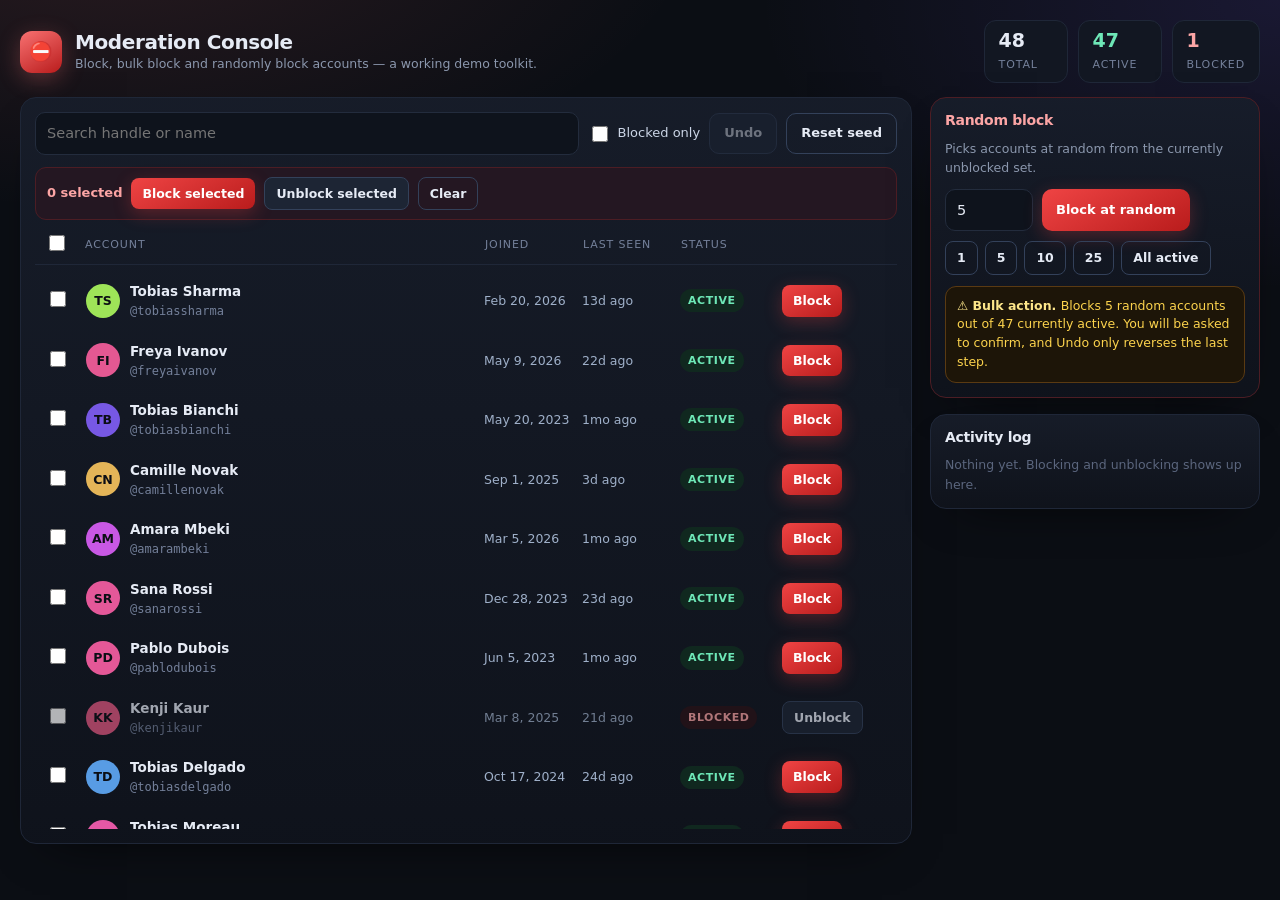
==== tools/moderation-console.html @ c689e951 "AI Forge: tools/moderation-console.html" ====
<!DOCTYPE html>
<html lang="en">
<head>
<meta charset="utf-8">
<meta name="viewport" content="width=device-width, initial-scale=1, viewport-fit=cover">
<title>Moderation Console</title>
<meta name="description" content="Block, bulk block and randomly block accounts from a directory.">
<link rel="icon" href="data:image/svg+xml,%3Csvg xmlns='http://www.w3.org/2000/svg' viewBox='0 0 32 32'%3E%3Crect width='32' height='32' rx='8' fill='%230b0e14'/%3E%3Ccircle cx='16' cy='16' r='9' fill='none' stroke='%23f87171' stroke-width='3'/%3E%3Cpath d='M10 16h12' stroke='%23f87171' stroke-width='3'/%3E%3C/svg%3E">
<style>
*, *::before, *::after { box-sizing: border-box; }
html { -webkit-text-size-adjust: 100%; }
body {
  margin: 0; min-height: 100vh; text-align: left; color: #e6ebf5;
  font: 14.5px/1.55 ui-sans-serif, system-ui, -apple-system, "Segoe UI", Roboto, Helvetica, Arial, sans-serif;
  background:
    radial-gradient(1000px 500px at 8% -10%, rgba(248, 113, 113, .13), transparent 60%),
    radial-gradient(900px 500px at 100% 0%, rgba(124, 92, 255, .13), transparent 58%),
    #0b0e14;
  background-attachment: fixed;
}
h1, h2, h3 { margin: 0; line-height: 1.2; letter-spacing: -.02em; }
p { margin: 0; }
button, input, select { font: inherit; color: inherit; }
:focus-visible { outline: 2px solid #7c5cff; outline-offset: 2px; }
.sr { position: absolute; width: 1px; height: 1px; overflow: hidden; clip: rect(0 0 0 0); }
.mono { font-family: ui-monospace, SFMono-Regular, Menlo, Consolas, monospace; }

.top {
  max-width: 1400px; margin: 0 auto; padding: 20px 20px 14px;
  display: flex; align-items: center; justify-content: space-between; gap: 16px; flex-wrap: wrap;
}
.brand { display: flex; align-items: center; gap: 13px; }
.mark {
  width: 42px; height: 42px; border-radius: 12px; flex: none; display: grid; place-items: center;
  background: linear-gradient(150deg, #f87171, #b91c1c); font-size: 19px;
  box-shadow: 0 6px 22px rgba(248, 113, 113, .3);
}
h1 { font-size: 20px; font-weight: 700; }
.sub { font-size: 12.5px; color: #8b97ad; }

.stats { display: flex; gap: 10px; flex-wrap: wrap; }
.stat { background: #121722; border: 1px solid #1f2738; border-radius: 12px; padding: 8px 14px; min-width: 84px; }
.stat b { display: block; font-size: 19px; line-height: 1.2; }
.stat span { font-size: 11px; letter-spacing: .08em; text-transform: uppercase; color: #74809a; }
.stat.blocked b { color: #fca5a5; }
.stat.active b { color: #6ee7b7; }

main {
  max-width: 1400px; margin: 0 auto; padding: 0 20px 44px;
  display: grid; grid-template-columns: minmax(0, 1fr) 330px; gap: 18px; align-items: start;
}
.panel {
  background: linear-gradient(180deg, rgba(23, 29, 42, .93), rgba(15, 19, 28, .93));
  border: 1px solid #1f2738; border-radius: 16px; padding: 14px;
  box-shadow: 0 20px 50px -30px rgba(0, 0, 0, .9);
}
.panel + .panel { margin-top: 16px; }
.panel h2 { font-size: 14px; font-weight: 700; margin-bottom: 10px; }

.btn {
  background: #1d2534; border: 1px solid #33415a; color: #e6ebf5;
  padding: 9px 14px; border-radius: 10px; font-weight: 600; font-size: 13px; cursor: pointer;
  transition: .15s ease; white-space: nowrap;
}
.btn:hover:not(:disabled) { background: #253044; }
.btn:disabled { opacity: .42; cursor: not-allowed; }
.btn.danger { background: linear-gradient(150deg, #ef4444, #b91c1c); border: 0; color: #fff; box-shadow: 0 5px 18px rgba(239, 68, 68, .28); }
.btn.danger:hover:not(:disabled) { filter: brightness(1.1); }
.btn.ghost { background: transparent; }
.btn.sm { padding: 6px 11px; font-size: 12.5px; border-radius: 8px; }

.tools { display: flex; gap: 9px; align-items: center; flex-wrap: wrap; margin-bottom: 12px; }
input[type="text"], input[type="number"], input[type="search"] {
  background: #0e131c; border: 1px solid #232c3d; border-radius: 10px; padding: 9px 11px; transition: .15s ease;
}
input:focus { outline: none; border-color: #5b6cff; box-shadow: 0 0 0 3px rgba(92, 108, 255, .18); }
#search { flex: 1; min-width: 160px; }
.toggle { display: inline-flex; align-items: center; gap: 7px; font-size: 13px; color: #cbd5e6; cursor: pointer; user-select: none; }
input[type="checkbox"] { width: 16px; height: 16px; accent-color: #7c5cff; cursor: pointer; }

.bulk {
  display: flex; gap: 9px; align-items: center; flex-wrap: wrap;
  background: #241722; border: 1px solid #4c1d24; border-radius: 11px; padding: 9px 11px; margin-bottom: 12px;
}
.bulk span { font-size: 13px; color: #fca5a5; font-weight: 600; }

.listhead, .row {
  display: grid; grid-template-columns: 30px minmax(0, 1.7fr) 88px 88px 92px 104px;
  gap: 10px; align-items: center;
}
.listhead {
  font-size: 11px; letter-spacing: .08em; text-transform: uppercase; color: #74809a;
  padding: 0 10px 8px; border-bottom: 1px solid #1f2738; margin-bottom: 6px;
}
.list { max-height: 62vh; overflow: auto; }
.row { padding: 9px 10px; border-radius: 11px; border: 1px solid transparent; }
.row:hover { background: #141b28; }
.row.sel { background: #1a2130; border-color: #33415a; }
.row.is-blocked { opacity: .68; }
.who { display: flex; align-items: center; gap: 10px; min-width: 0; }
.avatar {
  width: 34px; height: 34px; border-radius: 50%; flex: none; display: grid; place-items: center;
  font-weight: 700; font-size: 12.5px; color: #0b0e14;
}
.who .txt { min-width: 0; }
.who .n { font-weight: 600; font-size: 13.5px; white-space: nowrap; overflow: hidden; text-overflow: ellipsis; }
.who .h { font-size: 12px; color: #74809a; white-space: nowrap; overflow: hidden; text-overflow: ellipsis; }
.cell { font-size: 12.5px; color: #9fb0c9; }
.pill { font-size: 11px; font-weight: 700; letter-spacing: .05em; text-transform: uppercase; padding: 3px 8px; border-radius: 999px; display: inline-block; }
.pill.ok { background: #10281f; color: #6ee7b7; }
.pill.bad { background: #2a1216; color: #fca5a5; }
.empty { padding: 30px; text-align: center; color: #74809a; font-size: 13px; }

.danger-panel { border-color: #4c1d24; }
.danger-panel h2 { color: #fca5a5; }
.hint { font-size: 12.5px; color: #8b97ad; margin-bottom: 11px; }
.row2 { display: flex; gap: 9px; }
#randCount { width: 88px; }
.warn {
  border: 1px solid #5a3a12; background: #1d1508; color: #fcd34d; border-radius: 11px;
  padding: 10px 11px; font-size: 12.5px; line-height: 1.5; margin-top: 11px;
}
.warn b { color: #fde68a; }
.quick { display: flex; gap: 7px; margin-top: 10px; flex-wrap: wrap; }

.log { list-style: none; margin: 0; padding: 0; max-height: 300px; overflow: auto; display: flex; flex-direction: column; gap: 7px; }
.log li { font-size: 12.5px; color: #9fb0c9; border-left: 2px solid #2a3448; padding-left: 10px; }
.log li b { color: #e6ebf5; }
.log .t { color: #5b667e; font-size: 11px; }
.log .empty-log { border: 0; color: #5b667e; padding: 0; }

dialog {
  border: 1px solid #4c1d24; border-radius: 16px; background: #121722; color: #e6ebf5;
  padding: 0; width: min(460px, 94vw); box-shadow: 0 40px 90px -40px #000;
}
dialog::backdrop { background: rgba(4, 6, 10, .76); }
.dlg-head { padding: 15px 18px 0; }
.dlg-head h3 { font-size: 16px; color: #fca5a5; }
.dlg-body { padding: 12px 18px 4px; font-size: 13.5px; line-height: 1.6; color: #cbd5e6; }
.dlg-foot { padding: 16px 18px; display: flex; justify-content: flex-end; gap: 9px; }

#toasts { position: fixed; right: 14px; bottom: 14px; display: flex; flex-direction: column; gap: 8px; z-index: 60; max-width: 320px; }
.toast {
  background: #161d2b; border: 1px solid #2a3448; border-left: 3px solid #f87171; color: #e6ebf5;
  padding: 10px 14px; border-radius: 10px; font-size: 13px; box-shadow: 0 16px 40px -20px #000;
  animation: rise .22s ease;
}
.toast.ok { border-left-color: #34d399; }
@keyframes rise { from { opacity: 0; transform: translateY(8px); } }
@media (prefers-reduced-motion: reduce) { * { animation-duration: .001ms !important; transition-duration: .001ms !important; } }

@media (max-width: 900px) {
  main { grid-template-columns: 1fr; }
  .listhead { display: none; }
  .row { grid-template-columns: 30px minmax(0, 1fr); row-gap: 8px; padding: 12px 10px; border-color: #1f2738; }
  .row .cell, .row .act { grid-column: 2; }
  .row .cell { display: flex; gap: 6px; }
  .row .cell::before { content: attr(data-l); color: #5b667e; }
}
</style>
</head>
<body>

<header class="top">
  <div class="brand">
    <span class="mark" aria-hidden="true">&#9940;</span>
    <div>
      <h1>Moderation Console</h1>
      <p class="sub">Block, bulk block and randomly block accounts &mdash; a working demo toolkit.</p>
    </div>
  </div>
  <div class="stats" id="stats"></div>
</header>

<main>
  <section class="panel" aria-label="Account directory">
    <div class="tools">
      <input id="search" type="search" placeholder="Search handle or name" aria-label="Search accounts">
      <label class="toggle"><input type="checkbox" id="onlyBlocked"> Blocked only</label>
      <button id="undoBtn" class="btn" type="button" disabled>Undo</button>
      <button id="resetBtn" class="btn ghost" type="button">Reset seed</button>
    </div>

    <div class="bulk" id="bulkBar" hidden>
      <span id="selCount">0 selected</span>
      <button id="blockSel" class="btn danger sm" type="button">Block selected</button>
      <button id="unblockSel" class="btn sm" type="button">Unblock selected</button>
      <button id="clearSel" class="btn ghost sm" type="button">Clear</button>
    </div>

    <div class="listhead" aria-hidden="true">
      <label class="chk"><input type="checkbox" id="selectAll" aria-label="Select all visible"></label>
      <span>Account</span><span>Joined</span><span>Last seen</span><span>Status</span><span></span>
    </div>
    <div class="list" id="list"></div>
    <div class="empty" id="listEmpty" hidden>No accounts match those filters.</div>
  </section>

  <aside>
    <section class="panel danger-panel" aria-label="Random block">
      <h2>Random block</h2>
      <p class="hint">Picks accounts at random from the currently unblocked set.</p>
      <div class="row2">
        <input id="randCount" type="number" min="1" step="1" value="5" aria-label="How many accounts to block">
        <button id="randBtn" class="btn danger" type="button">Block at random</button>
      </div>
      <div class="quick" id="quickCounts"></div>
      <div class="warn" id="randWarn"></div>
    </section>

    <section class="panel" aria-label="Activity log">
      <h2>Activity log</h2>
      <ul class="log" id="log"></ul>
    </section>
  </aside>
</main>

<div id="toasts" aria-live="polite"></div>

<dialog id="confirmDlg">
  <div class="dlg-head"><h3 id="cfTitle">Are you sure?</h3></div>
  <div class="dlg-body" id="cfBody"></div>
  <div class="dlg-foot">
    <button id="cfCancel" class="btn" type="button">Cancel</button>
    <button id="cfOk" class="btn danger" type="button">Confirm</button>
  </div>
</dialog>

<script>
(function () {
  "use strict";
  var $ = function (s, r) { return (r || document).querySelector(s); };
  var $$ = function (s, r) { return Array.prototype.slice.call((r || document).querySelectorAll(s)); };
  var LS = "modconsole.v1";

  var FIRST = ["Ada", "Noor", "Kenji", "Lucia", "Tobias", "Priya", "Mateo", "Zara", "Ines", "Dmitri", "Hana", "Oscar", "Freya", "Malik", "Yuki", "Rosa", "Anders", "Leila", "Pablo", "Nina", "Idris", "Sofia", "Jonas", "Amara", "Ravi", "Greta", "Theo", "Mina", "Lars", "Chiara", "Kofi", "Elena", "Hugo", "Sana", "Bruno", "Aisha", "Otto", "Camille", "Ezra", "Nadia"];
  var LAST = ["Okafor", "Lindqvist", "Moreau", "Tanaka", "Silva", "Novak", "Haddad", "Kowalski", "Bergstrom", "Ferreira", "Adeyemi", "Rossi", "Nakamura", "Dubois", "Ivanov", "Mbeki", "Larsen", "Costa", "Weber", "Kaur", "Nguyen", "Almeida", "Sharma", "Bianchi", "Sorensen", "Yilmaz", "Delgado", "Fischer"];

  function mulberry32(a) {
    return function () {
      a |= 0; a = a + 0x6D2B79F5 | 0;
      var t = Math.imul(a ^ a >>> 15, 1 | a);
      t = t + Math.imul(t ^ t >>> 7, 61 | t) ^ t;
      return ((t ^ t >>> 14) >>> 0) / 4294967296;
    };
  }

  function seedUsers() {
    var rnd = mulberry32(Math.floor(Math.random() * 1e9));
    var out = [], used = {}, i;
    for (i = 0; i < 48; i++) {
      var f = FIRST[Math.floor(rnd() * FIRST.length)];
      var l = LAST[Math.floor(rnd() * LAST.length)];
      var handle = (f + l).toLowerCase(), n = 1;
      while (used[handle]) { handle = (f + l).toLowerCase() + (++n); }
      used[handle] = 1;
      out.push({
        id: "u" + i,
        name: f + " " + l,
        handle: "@" + handle,
        joined: Date.now() - Math.floor(rnd() * 1.1e11) - 2.6e9,
        lastSeen: Date.now() - Math.floor(rnd() * 3.5e9),
        blocked: rnd() < 0.06,
        hue: Math.floor(rnd() * 360)
      });
    }
    return out;
  }

  var state = {
    users: [],
    log: [],
    history: [],
    selection: {},
    seed: 0
  };

  function save() {
    try {
      localStorage.setItem(LS, JSON.stringify({
        users: state.users, log: state.log.slice(0, 40), seed: state.seed, history: state.history.slice(-8)
      }));
    } catch (e) {}
  }

  function load() {
    try {
      var raw = localStorage.getItem(LS);
      if (!raw) return false;
      var p = JSON.parse(raw);
      if (!p || !Array.isArray(p.users) || !p.users.length) return false;
      state.users = p.users;
      state.log = Array.isArray(p.log) ? p.log : [];
      state.history = Array.isArray(p.history) ? p.history : [];
      state.seed = p.seed || 0;
      return true;
    } catch (e) { return false; }
  }

  var rng = mulberry32(Date.now() & 0xffffffff);

  function toast(msg, kind) {
    var el = document.createElement("div");
    el.className = "toast" + (kind ? " " + kind : "");
    el.textContent = msg;
    $("#toasts").appendChild(el);
    setTimeout(function () { el.remove(); }, 3600);
  }

  function initials(name) {
    return name.split(/\s+/).map(function (w) { return w.charAt(0); }).join("").slice(0, 2).toUpperCase();
  }

  function timeAgo(ts) {
    var s = Math.max(1, Math.floor((Date.now() - ts) / 1000));
    if (s < 60) return s + "s ago";
    var m = Math.floor(s / 60);
    if (m < 60) return m + "m ago";
    var h = Math.floor(m / 60);
    if (h < 24) return h + "h ago";
    var d = Math.floor(h / 24);
    if (d < 30) return d + "d ago";
    var mo = Math.floor(d / 30);
    if (mo < 12) return mo + "mo ago";
    return Math.floor(mo / 12) + "y ago";
  }

  function shortDate(ts) {
    return new Date(ts).toLocaleDateString(undefined, { year: "numeric", month: "short", day: "numeric" });
  }

  function pushHistory(label) {
    state.history.push({ label: label, blocked: state.users.map(function (u) { return u.blocked; }) });
    if (state.history.length > 30) state.history.shift();
  }

  function addLog(action, detail) {
    state.log.unshift({ t: Date.now(), action: action, detail: detail });
    if (state.log.length > 60) state.log.pop();
  }

  function visible() {
    var q = $("#search").value.trim().toLowerCase();
    var only = $("#onlyBlocked").checked;
    return state.users.filter(function (u) {
      if (only && !u.blocked) return false;
      if (!q) return true;
      return u.name.toLowerCase().indexOf(q) !== -1 || u.handle.toLowerCase().indexOf(q) !== -1;
    });
  }

  function renderStats() {
    var total = state.users.length;
    var blocked = state.users.filter(function (u) { return u.blocked; }).length;
    var box = $("#stats");
    box.innerHTML = "";
    [["Total", total, ""], ["Active", total - blocked, "active"], ["Blocked", blocked, "blocked"]].forEach(function (row) {
      var d = document.createElement("div");
      d.className = "stat " + row[2];
      var b = document.createElement("b");
      b.textContent = row[1];
      var s = document.createElement("span");
      s.textContent = row[0];
      d.appendChild(b); d.appendChild(s);
      box.appendChild(d);
    });
  }

  function renderList() {
    var list = $("#list");
    list.innerHTML = "";
    var rows = visible();
    $("#listEmpty").hidden = rows.length > 0;

    rows.forEach(function (u) {
      var row = document.createElement("div");
      row.className = "row" + (u.blocked ? " is-blocked" : "") + (state.selection[u.id] ? " sel" : "");
      row.setAttribute("role", "listitem");

      var chk = document.createElement("label");
      chk.className = "chk";
      var cb = document.createElement("input");
      cb.type = "checkbox";
      cb.checked = !!state.selection[u.id];
      cb.setAttribute("aria-label", "Select " + u.handle);
      cb.onchange = function () {
        if (this.checked) state.selection[u.id] = true; else delete state.selection[u.id];
        updateBulk();
        row.classList.toggle("sel", this.checked);
      };
      chk.appendChild(cb);
      row.appendChild(chk);

      var who = document.createElement("div");
      who.className = "who";
      var av = document.createElement("span");
      av.className = "avatar";
      av.style.background = "hsl(" + u.hue + " 72% 62%)";
      av.textContent = initials(u.name);
      var txt = document.createElement("div");
      txt.className = "txt";
      var n = document.createElement("div");
      n.className = "n";
      n.textContent = u.name;
      var h = document.createElement("div");
      h.className = "h mono";
      h.textContent = u.handle;
      txt.appendChild(n); txt.appendChild(h);
      who.appendChild(av); who.appendChild(txt);
      row.appendChild(who);

      var joined = document.createElement("div");
      joined.className = "cell";
      joined.setAttribute("data-l", "Joined");
      joined.textContent = shortDate(u.joined);
      row.appendChild(joined);

      var seen = document.createElement("div");
      seen.className = "cell";
      seen.setAttribute("data-l", "Last seen");
      seen.textContent = timeAgo(u.lastSeen);
      row.appendChild(seen);

      var st = document.createElement("div");
      st.className = "cell";
      st.setAttribute("data-l", "Status");
      var pill = document.createElement("span");
      pill.className = "pill " + (u.blocked ? "bad" : "ok");
      pill.textContent = u.blocked ? "Blocked" : "Active";
      st.appendChild(pill);
      row.appendChild(st);

      var act = document.createElement("div");
      act.className = "act";
      var btn = document.createElement("button");
      btn.type = "button";
      btn.className = "btn sm" + (u.blocked ? "" : " danger");
      btn.textContent = u.blocked ? "Unblock" : "Block";
      btn.onclick = function () {
        pushHistory((u.blocked ? "Unblock " : "Block ") + u.handle);
        u.blocked = !u.blocked;
        addLog(u.blocked ? "Block" : "Unblock", u.handle + " (" + u.name + ")");
        save(); render();
        toast((u.blocked ? "Blocked " : "Unblocked ") + u.handle, u.blocked ? "" : "ok");
      };
      act.appendChild(btn);
      row.appendChild(act);

      list.appendChild(row);
    });
  }

  function selIds() {
    return Object.keys(state.selection).filter(function (k) { return state.selection[k]; });
  }

  function updateBulk() {
    var ids = selIds();
    $("#bulkBar").hidden = ids.length === 0;
    $("#selCount").textContent = ids.length + " selected";
    var vis = visible();
    var visIds = vis.map(function (u) { return u.id; });
    var allSel = visIds.length > 0 && visIds.every(function (id) { return state.selection[id]; });
    $("#selectAll").checked = allSel;
    updateRandWarn();
  }

  function bulkSet(blocked) {
    var ids = selIds();
    if (!ids.length) return;
    var changed = 0, labels = [];
    pushHistory((blocked ? "Bulk block x" : "Bulk unblock x") + ids.length);
    ids.forEach(function (id) {
      var u = state.users.filter(function (x) { return x.id === id; })[0];
      if (!u || u.blocked === blocked) return;
      u.blocked = blocked;
      changed++;
      labels.push(u.handle);
    });
    addLog(blocked ? "Bulk block" : "Bulk unblock", changed + " accounts: " + labels.slice(0, 3).join(", ") + (labels.length > 3 ? " +" + (labels.length - 3) : ""));
    state.selection = {};
    save(); render(); updateBulk();
    toast((blocked ? "Blocked " : "Unblocked ") + changed + " account" + (changed === 1 ? "" : "s"), blocked ? "" : "ok");
  }

  function renderLog() {
    var ul = $("#log");
    ul.innerHTML = "";
    if (!state.log.length) {
      var li = document.createElement("li");
      li.className = "empty-log";
      li.textContent = "Nothing yet. Blocking and unblocking shows up here.";
      ul.appendChild(li);
      return;
    }
    state.log.slice(0, 25).forEach(function (e) {
      var li = document.createElement("li");
      var b = document.createElement("b");
      b.textContent = e.action + ": ";
      li.appendChild(b);
      li.appendChild(document.createTextNode(e.detail));
      var t = document.createElement("span");
      t.className = "t";
      t.textContent = " \u00B7 " + timeAgo(e.t);
      li.appendChild(t);
      ul.appendChild(li);
    });
  }

  function updateRandWarn() {
    var active = state.users.filter(function (u) { return !u.blocked; }).length;
    var n = parseInt($("#randCount").value, 10);
    if (!isFinite(n) || n < 1) n = 1;
    var eff = Math.min(n, active);
    $("#randWarn").innerHTML = "";
    var strong = document.createElement("b");
    strong.textContent = "\u26A0 Bulk action. ";
    $("#randWarn").appendChild(strong);
    $("#randWarn").appendChild(document.createTextNode(
      "Blocks " + eff + " random account" + (eff === 1 ? "" : "s") + " out of " + active + " currently active. " +
      "You will be asked to confirm, and Undo only reverses the last step."
    ));
    $("#randBtn").disabled = active === 0;
  }

  function render() {
    renderStats();
    renderList();
    renderLog();
    updateBulk();
    updateRandWarn();
    $("#undoBtn").disabled = state.history.length === 0;
  }

  function openConfirm(title, body, onOk) {
    $("#cfTitle").textContent = title;
    $("#cfBody").innerHTML = body;
    var dlg = $("#confirmDlg");
    var ok = $("#cfOk"), cancel = $("#cfCancel");
    function cleanup() { ok.onclick = null; cancel.onclick = null; }
    ok.onclick = function () { cleanup(); dlg.close(); onOk(); };
    cancel.onclick = function () { cleanup(); dlg.close(); };
    if (dlg.showModal) dlg.showModal(); else dlg.setAttribute("open", "");
  }

  function randomBlock() {
    var n = parseInt($("#randCount").value, 10);
    var pool = state.users.filter(function (u) { return !u.blocked; });
    if (!isFinite(n) || n < 1) { toast("Enter how many accounts to block.", "err"); return; }
    if (!pool.length) { toast("Every account is already blocked.", "err"); return; }
    var eff = Math.min(n, pool.length);
    var shuffled = pool.slice(), i, j, t;
    for (i = shuffled.length - 1; i > 0; i--) {
      j = Math.floor(rng() * (i + 1));
      t = shuffled[i]; shuffled[i] = shuffled[j]; shuffled[j] = t;
    }
    var picks = shuffled.slice(0, eff);
    openConfirm(
      "Block " + eff + " account" + (eff === 1 ? "" : "s") + " at random?",
      "This immediately blocks <b>" + eff + "</b> randomly chosen account" + (eff === 1 ? "" : "s") +
      " from the <b>" + pool.length + "</b> currently active. Blocking hides their content from you. " +
      "Undo reverses this step; individual accounts can be unblocked afterwards.",
      function () {
        pushHistory("Random block x" + eff);
        var labels = [];
        picks.forEach(function (u) { u.blocked = true; labels.push(u.handle); });
        addLog("Random block", eff + " accounts: " + labels.slice(0, 3).join(", ") + (labels.length > 3 ? " +" + (labels.length - 3) + " more" : ""));
        save(); render();
        toast("Blocked " + eff + " random account" + (eff === 1 ? "" : "s"), "ok");
      }
    );
  }

  function undo() {
    var last = state.history.pop();
    if (!last) { toast("Nothing to undo.", "err"); return; }
    state.users.forEach(function (u, i) { if (last.blocked[i] !== undefined) u.blocked = last.blocked[i]; });
    addLog("Undo", last.label);
    save(); render();
    toast("Undid: " + last.label, "ok");
  }

  function resetSeed() {
    openConfirm("Reset the directory?",
      "This replaces the current account list with a freshly generated one and clears blocked state. This cannot be undone.",
      function () {
        state.users = seedUsers();
        state.log = [];
        state.history = [];
        state.selection = {};
        save(); render();
        toast("Directory re-seeded", "ok");
      });
  }

  function wire() {
    $("#search").addEventListener("input", function () { renderList(); updateBulk(); });
    $("#onlyBlocked").addEventListener("change", function () { renderList(); updateBulk(); });
    $("#selectAll").addEventListener("change", function () {
      var on = this.checked;
      visible().forEach(function (u) { if (on) state.selection[u.id] = true; else delete state.selection[u.id]; });
      renderList(); updateBulk();
    });
    $("#blockSel").onclick = function () { bulkSet(true); };
    $("#unblockSel").onclick = function () { bulkSet(false); };
    $("#clearSel").onclick = function () { state.selection = {}; renderList(); updateBulk(); };
    $("#undoBtn").onclick = undo;
    $("#resetBtn").onclick = resetSeed;
    $("#randBtn").onclick = randomBlock;
    $("#randCount").addEventListener("input", updateRandWarn);

    var quick = $("#quickCounts");
    [1, 5, 10, 25].forEach(function (n) {
      var b = document.createElement("button");
      b.type = "button";
      b.className = "btn ghost sm";
      b.textContent = n;
      b.onclick = function () { $("#randCount").value = n; updateRandWarn(); };
      quick.appendChild(b);
    });
    var all = document.createElement("button");
    all.type = "button";
    all.className = "btn ghost sm";
    all.textContent = "All active";
    all.onclick = function () {
      $("#randCount").value = state.users.filter(function (u) { return !u.blocked; }).length;
      updateRandWarn();
    };
    quick.appendChild(all);
  }

  function init() {
    if (!load()) {
      state.users = seedUsers();
      state.seed = Date.now();
      save();
    }
    wire();
    render();
  }

  if (document.readyState === "loading") document.addEventListener("DOMContentLoaded", init);
  else init();
})();
</script>
</body>
</html>
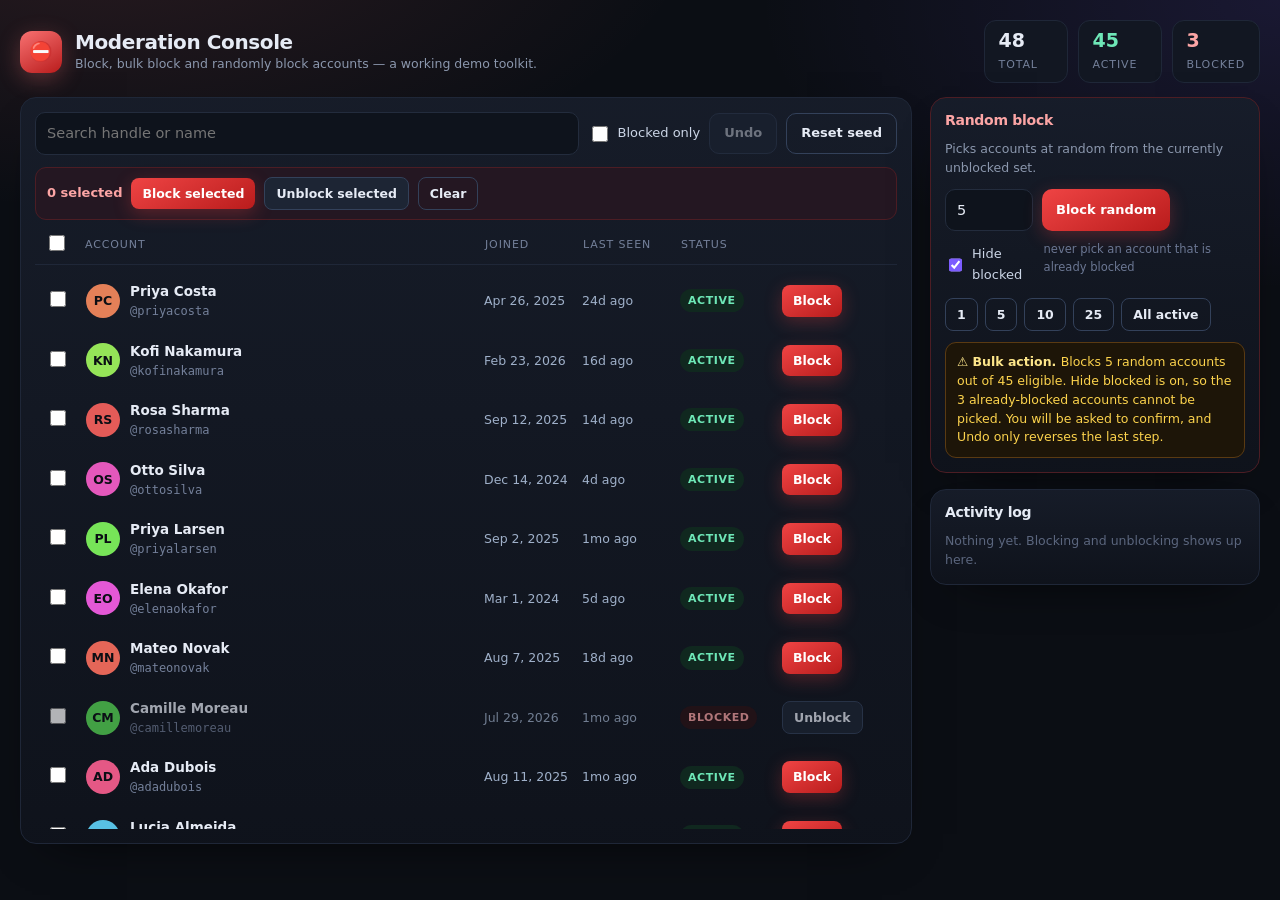
==== commit 64671740: "AI Forge: moderation console - Block random + Hide blocked" ====
--- a/tools/moderation-console.html
+++ b/tools/moderation-console.html
@@ -76,6 +76,8 @@
 input:focus { outline: none; border-color: #5b6cff; box-shadow: 0 0 0 3px rgba(92, 108, 255, .18); }
 #search { flex: 1; min-width: 160px; }
 .toggle { display: inline-flex; align-items: center; gap: 7px; font-size: 13px; color: #cbd5e6; cursor: pointer; user-select: none; }
+.chk-row { margin-top: 10px; }
+.chk-row .hint { color: #6b7793; font-size: 11.5px; }
 input[type="checkbox"] { width: 16px; height: 16px; accent-color: #7c5cff; cursor: pointer; }
 
 .bulk {
@@ -201,9 +203,13 @@
       <h2>Random block</h2>
       <p class="hint">Picks accounts at random from the currently unblocked set.</p>
       <div class="row2">
-        <input id="randCount" type="number" min="1" step="1" value="5" aria-label="How many accounts to block">
-        <button id="randBtn" class="btn danger" type="button">Block at random</button>
+        <input id="randCount" type="number" min="1" step="1" value="5" aria-label="How many accounts to block at random">
+        <button id="randBtn" class="btn danger" type="button">Block random</button>
       </div>
+      <label class="toggle chk-row" title="Keep already-blocked accounts out of the random draw">
+        <input type="checkbox" id="hideBlocked" checked> Hide blocked
+        <span class="hint">never pick an account that is already blocked</span>
+      </label>
       <div class="quick" id="quickCounts"></div>
       <div class="warn" id="randWarn"></div>
     </section>
@@ -507,20 +513,32 @@
     });
   }
 
+  function randPool() {
+    var hide = $("#hideBlocked").checked;
+    return state.users.filter(function (u) { return hide ? !u.blocked : true; });
+  }
+
   function updateRandWarn() {
+    var pool = randPool();
     var active = state.users.filter(function (u) { return !u.blocked; }).length;
+    var blockedN = state.users.length - active;
+    var hide = $("#hideBlocked").checked;
     var n = parseInt($("#randCount").value, 10);
     if (!isFinite(n) || n < 1) n = 1;
-    var eff = Math.min(n, active);
-    $("#randWarn").innerHTML = "";
+    var eff = Math.min(n, pool.length);
+    var w = $("#randWarn");
+    w.innerHTML = "";
     var strong = document.createElement("b");
     strong.textContent = "\u26A0 Bulk action. ";
-    $("#randWarn").appendChild(strong);
-    $("#randWarn").appendChild(document.createTextNode(
-      "Blocks " + eff + " random account" + (eff === 1 ? "" : "s") + " out of " + active + " currently active. " +
+    w.appendChild(strong);
+    w.appendChild(document.createTextNode(
+      "Blocks " + eff + " random account" + (eff === 1 ? "" : "s") + " out of " + pool.length + " eligible. " +
+      (hide
+        ? "Hide blocked is on, so the " + blockedN + " already-blocked account" + (blockedN === 1 ? "" : "s") + " cannot be picked. "
+        : "Hide blocked is off, so already-blocked accounts can be picked again. ") +
       "You will be asked to confirm, and Undo only reverses the last step."
     ));
-    $("#randBtn").disabled = active === 0;
+    $("#randBtn").disabled = pool.length === 0;
   }
 
   function render() {
@@ -545,9 +563,9 @@
 
   function randomBlock() {
     var n = parseInt($("#randCount").value, 10);
-    var pool = state.users.filter(function (u) { return !u.blocked; });
+    var pool = randPool();
     if (!isFinite(n) || n < 1) { toast("Enter how many accounts to block.", "err"); return; }
-    if (!pool.length) { toast("Every account is already blocked.", "err"); return; }
+    if (!pool.length) { toast("No eligible accounts left to pick from.", "err"); return; }
     var eff = Math.min(n, pool.length);
     var shuffled = pool.slice(), i, j, t;
     for (i = shuffled.length - 1; i > 0; i--) {
@@ -608,6 +626,7 @@
     $("#resetBtn").onclick = resetSeed;
     $("#randBtn").onclick = randomBlock;
     $("#randCount").addEventListener("input", updateRandWarn);
+    $("#hideBlocked").addEventListener("change", updateRandWarn);
 
     var quick = $("#quickCounts");
     [1, 5, 10, 25].forEach(function (n) {
